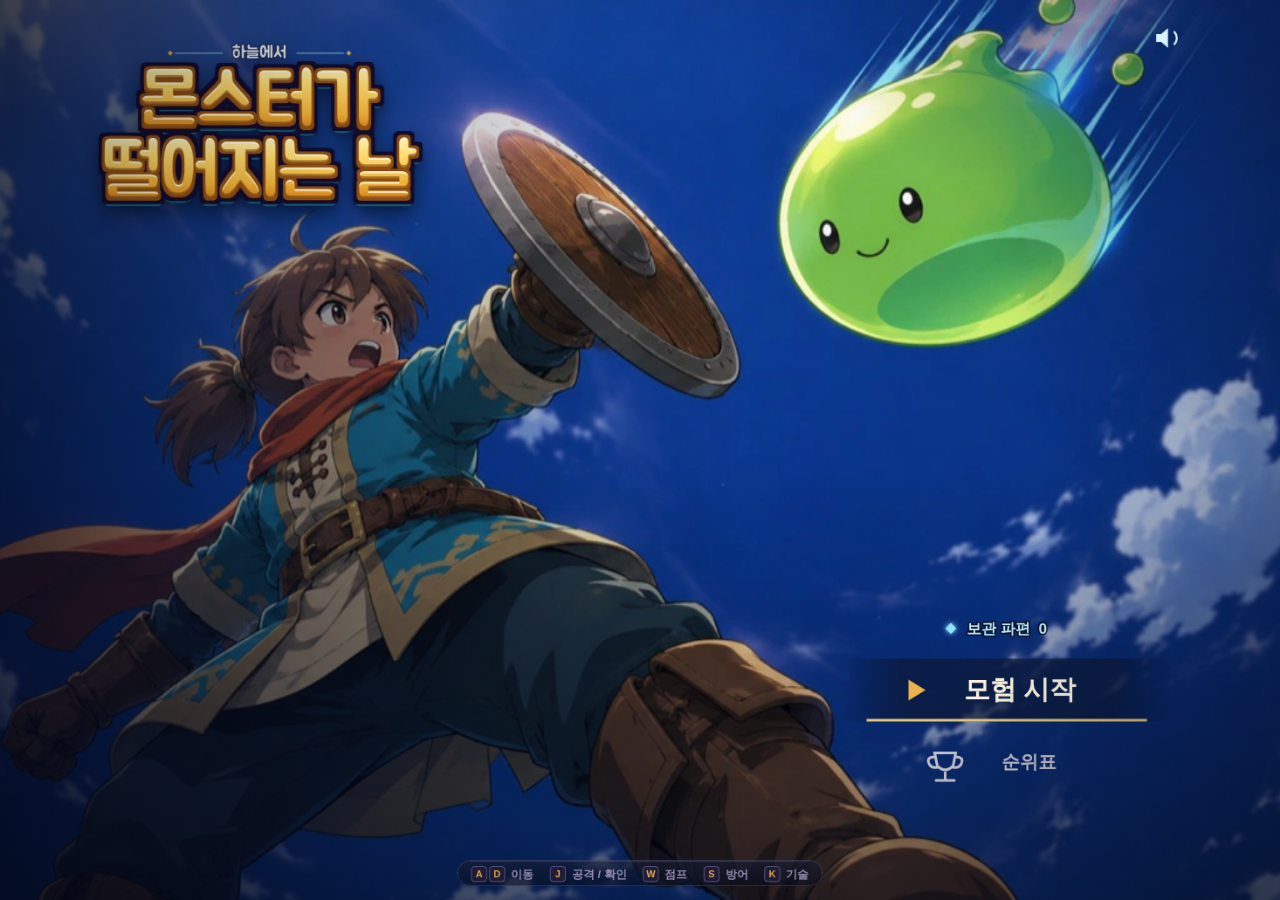
==== index.html @ 92d4a173 "Add remaining runtime files so Vercel can redirect complete assets." ====
<!doctype html>
<html lang="ko">
  <head>
    <meta charset="utf-8">
    <meta name="viewport" content="width=device-width, initial-scale=1, maximum-scale=1, user-scalable=no, viewport-fit=cover">
    <title>하늘에서 몬스터가 떨어지는 날</title>
    <link rel="icon" href="data:,">
    <link rel="stylesheet" href="./styles.css">
  </head>
  <body>
    <main class="shell" aria-label="하늘에서 몬스터가 떨어지는 날">
      <div class="game-column">
        <div class="game-frame">
          <canvas id="game" width="640" height="480" aria-label="game canvas"></canvas>
          <div id="boot-status" class="boot-status" aria-live="polite">
            <div class="boot-mark" aria-hidden="true"><span></span><span></span><span></span></div>
            <p id="boot-title">밤하늘을 여는 중</p>
            <div class="boot-progress" aria-hidden="true"><span id="boot-progress-fill"></span></div>
            <small id="boot-detail">모험을 준비하고 있습니다</small>
            <button id="boot-retry" type="button" hidden>다시 시도</button>
          </div>
          <div class="file-open-notice" aria-live="polite">
            <div class="file-open-panel">
              <h1>서버로 열어야 합니다</h1>
              <p>이 화면은 여러 게임 파일을 불러오는 구조라 HTML 파일을 직접 열면 브라우저가 실행 파일을 차단합니다.</p>
              <a href="http://127.0.0.1:5188/">http://127.0.0.1:5188/</a>
            </div>
          </div>
          <!-- 터치 컨트롤은 전투 화면 위에 겹쳐 게임 비율을 보존한다. -->
          <div id="touch" hidden>
            <div class="tc-zone tc-left" aria-label="이동 조작">
              <button class="tc-btn tc-jump" data-act="jump" aria-label="점프">
                <span class="tc-atlas tc-atlas-jump" aria-hidden="true"></span><span>점프</span>
              </button>
              <button class="tc-btn tc-dir" data-act="left" aria-label="왼쪽 이동">
                <span class="tc-symbol" aria-hidden="true">‹</span>
              </button>
              <button class="tc-btn tc-dir" data-act="right" aria-label="오른쪽 이동">
                <span class="tc-symbol" aria-hidden="true">›</span>
              </button>
            </div>
            <div class="tc-zone tc-right" aria-label="전투 조작">
              <button class="tc-btn tc-guard" data-act="guard" aria-label="방어">
                <span class="tc-atlas tc-atlas-guard" aria-hidden="true"></span><span>방어</span>
              </button>
              <button class="tc-btn tc-skill" data-act="skill" aria-label="기술">
                <span class="tc-atlas tc-atlas-skill" aria-hidden="true"></span><span>기술</span>
              </button>
              <button class="tc-btn tc-attack" data-act="slash" aria-label="공격 및 확인">
                <span class="tc-atlas tc-atlas-attack" aria-hidden="true"></span><span>공격</span>
              </button>
              <button class="tc-btn tc-aux" data-act="aux" aria-label="리롤권 사용">
                <span class="tc-symbol tc-more-symbol" aria-hidden="true">↻</span>
              </button>
            </div>
          </div>
        </div>
      </div>
    </main>

    <!-- 순위 등록 이름 입력 -->
    <div id="name-overlay" hidden>
      <div class="name-panel">
        <h2>순위 등록</h2>
        <p>이름을 입력하세요 (최대 8자)</p>
        <input id="name-field" type="text" maxlength="8" autocomplete="off" placeholder="무명">
        <button id="name-submit">기록하기</button>
      </div>
    </div>

    <script>
      // Keep recovery outside the module graph: it must still work when
      // main.js or one of its imports never finishes loading.
      document.querySelector("#boot-retry")?.addEventListener("click", () => location.reload());
      if (location.protocol === "file:") {
        document.body.classList.add("file-open-mode");
      } else {
        const script = document.createElement("script");
        script.type = "module";
        script.src = "./src/main.js";
        script.onerror = () => {
          const status = document.querySelector("#boot-status");
          const title = document.querySelector("#boot-title");
          const detail = document.querySelector("#boot-detail");
          const retry = document.querySelector("#boot-retry");
          status?.classList.add("failed");
          if (title) title.textContent = "게임을 불러오지 못했습니다";
          if (detail) detail.textContent = "연결을 확인한 뒤 다시 시도해주세요";
          if (retry) retry.hidden = false;
        };
        document.body.appendChild(script);
      }
    </script>
  </body>
</html>
---- styles.css ----
:root {
  color-scheme: dark;
  --ink: #0a0718;
  --gold: #e8b34b;
  --gold-dim: rgba(232, 179, 75, 0.35);
  --text: #ece6f4;
  --muted: #9a92b8;
}

* {
  box-sizing: border-box;
}

html,
body {
  margin: 0;
  width: 100%;
  min-height: 100%;
  overflow: hidden;
}

body {
  background: #050b18;
  color: var(--text);
  font-family:
    "Apple SD Gothic Neo",
    "Noto Sans KR",
    "Malgun Gothic",
    ui-sans-serif,
    system-ui,
    sans-serif;
  touch-action: manipulation;
}

.shell {
  width: 100vw;
  height: 100vh;
  height: 100dvh;
  display: flex;
  align-items: stretch;
  justify-content: center;
  padding: env(safe-area-inset-top) env(safe-area-inset-right) env(safe-area-inset-bottom) env(safe-area-inset-left);
}

.game-column {
  width: 100%;
  height: 100%;
  min-height: 0;
  display: flex;
  flex-direction: column;
}

.game-frame {
  position: relative;
  flex: 1 1 auto;
  min-height: 0;
  width: 100%;
  background: #05030c;
  border: 0;
  border-radius: 0;
  overflow: hidden;
  box-shadow: none;
}

canvas {
  position: absolute;
  top: 0;
  left: 50%;
  transform: translateX(-50%);
  display: block;
}

.boot-status {
  position: absolute;
  z-index: 20;
  inset: 0;
  display: flex;
  flex-direction: column;
  align-items: center;
  justify-content: center;
  gap: 12px;
  background: #071329;
  color: var(--text);
  transition: opacity 220ms ease, visibility 220ms ease;
}

.boot-status.ready {
  opacity: 0;
  visibility: hidden;
  pointer-events: none;
}

.boot-mark {
  display: flex;
  align-items: end;
  gap: 7px;
  height: 34px;
}

.boot-mark span {
  width: 5px;
  height: 18px;
  border-radius: 4px;
  background: var(--gold);
  box-shadow: 0 0 14px rgba(232, 179, 75, 0.48);
  animation: boot-wave 0.9s ease-in-out infinite alternate;
}

.boot-mark span:nth-child(2) {
  height: 30px;
  animation-delay: -0.3s;
}

.boot-mark span:nth-child(3) {
  height: 23px;
  animation-delay: -0.6s;
}

@keyframes boot-wave {
  from { transform: translateY(4px); opacity: 0.42; }
  to { transform: translateY(-4px); opacity: 1; }
}

.boot-status p {
  margin: 0;
  color: #fff2c8;
  font-family: "Nanum Myeongjo", "AppleMyungjo", "Noto Serif KR", serif;
  font-size: clamp(18px, 4vw, 25px);
  font-weight: 800;
}

.boot-progress {
  width: min(220px, 58vw);
  height: 2px;
  overflow: hidden;
  background: rgba(236, 230, 244, 0.16);
}

.boot-progress span {
  display: block;
  width: 0;
  height: 100%;
  background: linear-gradient(90deg, #8fd0ff, var(--gold));
  box-shadow: 0 0 10px rgba(143, 208, 255, 0.55);
  transition: width 180ms ease;
}

.boot-status small {
  min-height: 18px;
  color: var(--muted);
  font-size: 12px;
}

.boot-status.failed .boot-mark,
.boot-status.failed .boot-progress {
  display: none;
}

.boot-status button {
  min-width: 140px;
  min-height: 44px;
  border: 1px solid rgba(232, 179, 75, 0.72);
  border-radius: 6px;
  background: rgba(12, 18, 39, 0.9);
  color: #fff2c8;
  font: inherit;
  font-weight: 800;
  cursor: pointer;
}

.file-open-notice {
  position: absolute;
  inset: 0;
  display: none;
  align-items: center;
  justify-content: center;
  padding: 24px;
  background:
    radial-gradient(620px 420px at 50% 20%, rgba(54, 41, 95, 0.35), rgba(5, 3, 12, 0.96) 70%),
    rgba(5, 3, 12, 0.96);
}

.file-open-mode .file-open-notice {
  display: flex;
}

.file-open-panel {
  width: min(440px, 100%);
  border: 1px solid rgba(232, 179, 75, 0.45);
  border-radius: 8px;
  padding: 28px 26px;
  background: rgba(12, 9, 26, 0.86);
  text-align: center;
  box-shadow: 0 20px 80px rgba(0, 0, 0, 0.45);
}

.file-open-panel h1 {
  margin: 0 0 12px;
  color: var(--gold);
  font-family: "Nanum Myeongjo", "AppleMyungjo", "Noto Serif KR", serif;
  font-size: 24px;
  letter-spacing: 0.08em;
}

.file-open-panel p {
  margin: 0 0 18px;
  color: var(--text);
  font-size: 14px;
  line-height: 1.65;
}

.file-open-panel a {
  color: #8fd0ff;
  font-size: 14px;
  font-weight: 800;
  text-decoration: none;
}

/* ---------- 터치 컨트롤 ---------- */

#touch {
  position: absolute;
  z-index: 8;
  inset: auto 0 0 0;
  height: 128px;
  display: flex;
  justify-content: space-between;
  align-items: end;
  padding: 0 10px 10px;
  background: linear-gradient(180deg, rgba(5, 11, 24, 0), rgba(5, 11, 24, 0.52) 35%, rgba(5, 11, 24, 0.94));
  pointer-events: none;
  user-select: none;
  -webkit-user-select: none;
}

#touch[hidden] {
  display: none;
}

body:not([data-game-scene="run"]) #touch {
  display: none;
}

body[data-game-paused="true"] #touch {
  opacity: 0;
  pointer-events: none;
}

body[data-game-paused="true"] #touch .tc-zone,
body[data-game-paused="true"] #touch .tc-btn {
  pointer-events: none;
}

.tc-zone {
  position: relative;
  display: flex;
  align-items: end;
  pointer-events: auto;
}

.tc-right {
  width: 120px;
  height: 118px;
}

.tc-btn {
  position: relative;
  border: none;
  padding: 0;
  background: radial-gradient(circle at 38% 28%, rgba(65, 86, 124, 0.86), rgba(10, 17, 39, 0.94) 66%);
  border: 1px solid rgba(231, 194, 105, 0.55);
  border-radius: 50%;
  width: 56px;
  height: 56px;
  display: flex;
  align-items: center;
  justify-content: center;
  flex-direction: column;
  color: #f7f3e9;
  font-weight: 800;
  font-size: 11px;
  touch-action: none;
  -webkit-tap-highlight-color: transparent;
  box-shadow:
    inset 0 0 0 3px rgba(8, 15, 36, 0.74),
    inset 0 1px 0 rgba(255, 255, 255, 0.2),
    0 5px 18px rgba(2, 5, 16, 0.42),
    0 0 12px rgba(93, 192, 215, 0.12);
  backdrop-filter: blur(5px);
}

.tc-btn::after {
  content: "";
  position: absolute;
  inset: 4px;
  border: 1px solid rgba(238, 210, 145, 0.22);
  border-radius: 50%;
  pointer-events: none;
}

.tc-btn img {
  width: 30px;
  height: 30px;
  image-rendering: auto;
  opacity: 0.9;
  pointer-events: none;
}

.tc-btn .tc-ico {
  width: 22px;
  height: 22px;
}

.tc-btn span {
  pointer-events: none;
  line-height: 1;
  margin-top: 1px;
}

.tc-btn .tc-atlas {
  flex: 0 0 auto;
  display: block;
  margin: -1px 0 0;
  background-image: url("./assets/img/ui_icon_atlas_v1.webp");
  background-repeat: no-repeat;
  background-size: 132px 132px;
  filter: drop-shadow(0 2px 2px rgba(2, 5, 16, 0.72));
  pointer-events: none;
}

.tc-atlas-guard {
  width: 29px;
  height: 29px;
  background-position: -35.2px -2.1px;
}

.tc-atlas-skill {
  width: 24px;
  height: 29px;
  background-position: -103.5px -35.1px;
}

.tc-atlas-jump {
  width: 29px;
  height: 29px;
  background-position: -101.4px -101.1px;
  transform: rotate(180deg);
}

.tc-atlas-attack {
  width: 28px;
  height: 29px;
  background-position: -2.6px -35.1px;
}

.tc-dir {
  width: 60px;
  height: 60px;
  background: radial-gradient(circle at 38% 28%, rgba(46, 64, 96, 0.78), rgba(7, 12, 29, 0.9) 68%);
  border-color: rgba(205, 225, 255, 0.38);
}

.tc-left {
  gap: 6px;
  height: 118px;
}

.tc-symbol {
  font-family: ui-sans-serif, system-ui, sans-serif;
  font-size: 40px;
  font-weight: 500;
  line-height: 1;
  margin: -3px 0 0;
}

.tc-attack {
  position: absolute;
  right: 0;
  bottom: 0;
  width: 64px;
  height: 64px;
  background: radial-gradient(circle at 38% 28%, rgba(212, 94, 61, 0.94), rgba(103, 27, 33, 0.98) 70%);
  border-color: rgba(255, 210, 135, 0.9);
}

.tc-jump {
  position: absolute;
  left: calc(50% - 24px);
  bottom: 70px;
  width: 48px;
  height: 48px;
  background: radial-gradient(circle at 38% 28%, rgba(192, 141, 46, 0.92), rgba(92, 60, 20, 0.97) 70%);
  border-color: rgba(255, 222, 145, 0.86);
}

.tc-jump-symbol {
  font-size: 31px;
  height: 22px;
}

.tc-guard {
  position: absolute;
  right: 70px;
  bottom: 0;
  width: 46px;
  height: 46px;
  background: radial-gradient(circle at 38% 28%, rgba(36, 145, 171, 0.91), rgba(13, 64, 88, 0.97) 70%);
  border-color: rgba(130, 229, 255, 0.86);
}

.tc-skill {
  position: absolute;
  right: 62px;
  bottom: 70px;
  width: 48px;
  height: 48px;
  background: radial-gradient(circle at 38% 28%, rgba(60, 137, 194, 0.92), rgba(44, 43, 111, 0.98) 70%);
  border-color: rgba(170, 222, 255, 0.86);
}

.tc-aux {
  position: absolute;
  right: 72px;
  bottom: 66px;
  width: 40px;
  height: 40px;
  color: #b8c2d8;
  background: rgba(7, 12, 29, 0.48);
  opacity: 0;
  pointer-events: none;
}

.tc-more-symbol {
  font-size: 21px;
}

.tc-attack .tc-ico {
  width: 31px;
  height: 31px;
}

.tc-guard .tc-ico,
.tc-skill .tc-ico {
  width: 23px;
  height: 23px;
}

.tc-btn.on {
  filter: brightness(1.35);
  transform: scale(0.92);
  outline: 3px solid rgba(255, 242, 200, 0.9);
  outline-offset: 3px;
}

@media (max-width: 360px) {
  #touch { padding-inline: 8px; }
  .tc-dir { width: 56px; height: 56px; }
}

/* ---------- 이름 입력 오버레이 ---------- */

#name-overlay {
  position: fixed;
  inset: 0;
  background: rgba(3, 2, 8, 0.7);
  display: flex;
  align-items: center;
  justify-content: center;
  z-index: 20;
  padding: 20px;
}

#name-overlay[hidden] {
  display: none;
}

.name-panel {
  width: min(360px, 92vw);
  background: rgba(15, 11, 32, 0.97);
  border: 1px solid var(--gold-dim);
  border-radius: 12px;
  padding: 22px 24px;
  text-align: center;
  box-shadow: 0 12px 60px rgba(0, 0, 0, 0.6);
}

.name-panel h2 {
  margin: 0 0 6px;
  font-family: "Nanum Myeongjo", "AppleMyungjo", "Noto Serif KR", serif;
  font-size: 20px;
  color: var(--gold);
  letter-spacing: 0.2em;
}

.name-panel p {
  margin: 0 0 14px;
  font-size: 12px;
  color: var(--muted);
}

#name-field {
  width: 100%;
  padding: 10px 12px;
  font-size: 16px;
  text-align: center;
  color: var(--text);
  background: rgba(8, 6, 20, 0.9);
  border: 1px solid rgba(180, 170, 220, 0.35);
  border-radius: 8px;
  outline: none;
  margin-bottom: 12px;
}

#name-field:focus {
  border-color: var(--gold);
}

#name-submit {
  width: 100%;
  padding: 10px 0;
  font-size: 14px;
  font-weight: 800;
  letter-spacing: 0.1em;
  color: var(--ink);
  background: linear-gradient(180deg, #f7e3ae, var(--gold));
  border: none;
  border-radius: 8px;
  cursor: pointer;
}

#name-submit:active {
  transform: translateY(1px);
}
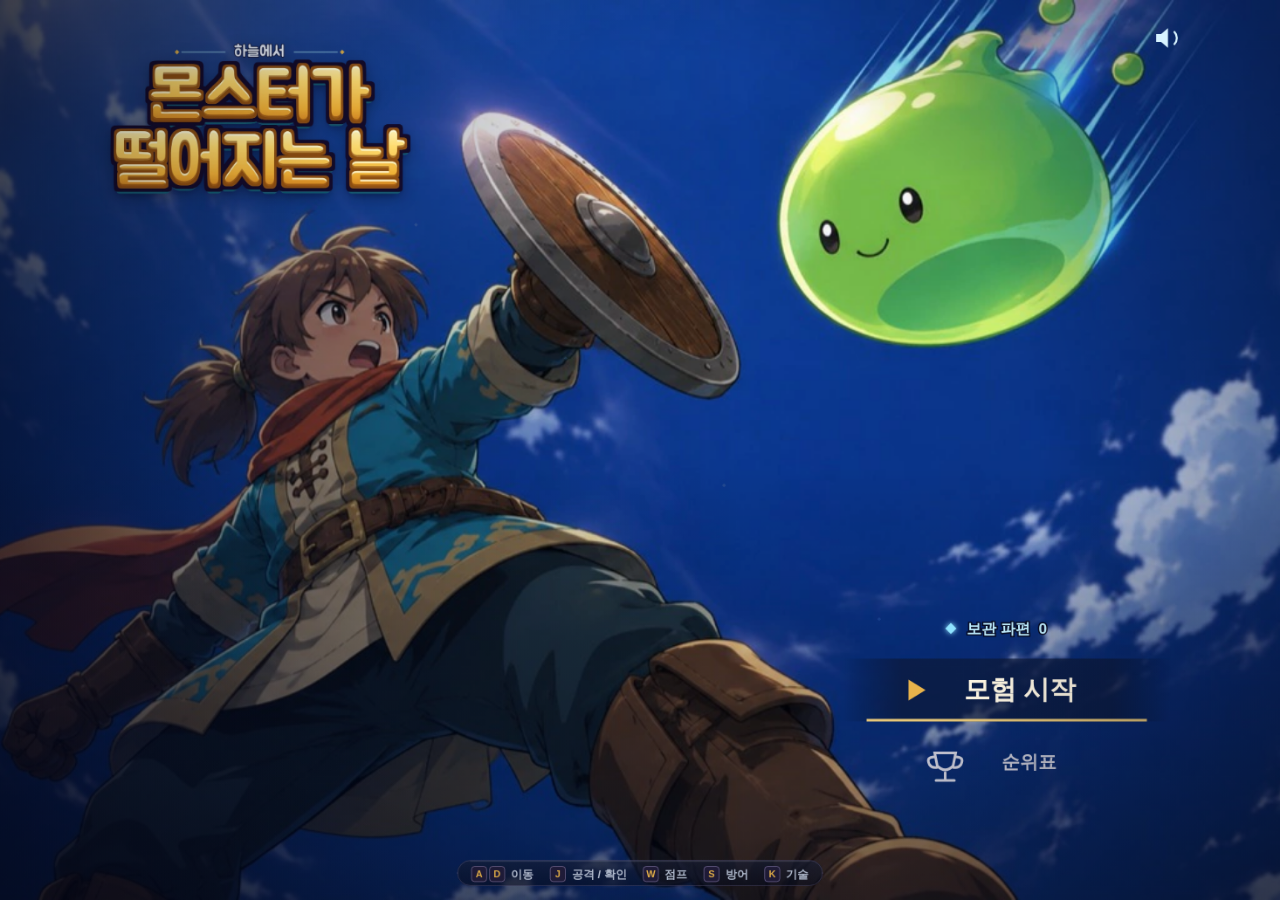
==== commit 067a6ddd: "Publish 2026-09-21 zantenrou UI revision assets. Serve the verified title, preparation, pause, resul" ====
--- a/index.html
+++ b/index.html
@@ -11,7 +11,7 @@
     <main class="shell" aria-label="하늘에서 몬스터가 떨어지는 날">
       <div class="game-column">
         <div class="game-frame">
-          <canvas id="game" width="640" height="480" aria-label="game canvas"></canvas>
+          <canvas id="game" width="640" height="480" tabindex="-1" aria-label="game canvas"></canvas>
           <div id="boot-status" class="boot-status" aria-live="polite">
             <div class="boot-mark" aria-hidden="true"><span></span><span></span><span></span></div>
             <p id="boot-title">밤하늘을 여는 중</p>
@@ -49,7 +49,7 @@
               <button class="tc-btn tc-attack" data-act="slash" aria-label="공격 및 확인">
                 <span class="tc-atlas tc-atlas-attack" aria-hidden="true"></span><span>공격</span>
               </button>
-              <button class="tc-btn tc-aux" data-act="aux" aria-label="리롤권 사용">
+              <button class="tc-btn tc-aux" data-act="aux" aria-label="새로고침 사용">
                 <span class="tc-symbol tc-more-symbol" aria-hidden="true">↻</span>
               </button>
             </div>
@@ -59,12 +59,14 @@
     </main>
 
     <!-- 순위 등록 이름 입력 -->
-    <div id="name-overlay" hidden>
+    <div id="name-overlay" role="dialog" aria-modal="true" aria-labelledby="name-heading" aria-describedby="name-hint" hidden>
       <div class="name-panel">
-        <h2>순위 등록</h2>
-        <p>이름을 입력하세요 (최대 8자)</p>
-        <input id="name-field" type="text" maxlength="8" autocomplete="off" placeholder="무명">
-        <button id="name-submit">기록하기</button>
+        <h2 id="name-heading">순위 등록</h2>
+        <label for="name-field">이름 <span>최대 8자</span></label>
+        <input id="name-field" type="text" maxlength="8" autocomplete="off" enterkeyhint="done" placeholder="무명" aria-describedby="name-hint">
+        <p id="name-hint">비워두면 ‘무명’으로 기록합니다</p>
+        <button id="name-submit" type="button">기록하기</button>
+        <button id="name-cancel" type="button">취소</button>
       </div>
     </div>
 
--- a/styles.css
+++ b/styles.css
@@ -461,13 +461,16 @@
 
 #name-overlay {
   position: fixed;
-  inset: 0;
-  background: rgba(3, 2, 8, 0.7);
+  inset: 0 0 auto;
+  height: 100dvh;
+  background: rgba(3, 9, 22, 0.8);
   display: flex;
   align-items: center;
   justify-content: center;
   z-index: 20;
-  padding: 20px;
+  padding: max(16px, env(safe-area-inset-top)) max(20px, env(safe-area-inset-right)) max(16px, env(safe-area-inset-bottom)) max(20px, env(safe-area-inset-left));
+  overflow-y: auto;
+  overscroll-behavior: contain;
 }
 
 #name-overlay[hidden] {
@@ -476,58 +479,117 @@
 
 .name-panel {
   width: min(360px, 92vw);
-  background: rgba(15, 11, 32, 0.97);
-  border: 1px solid var(--gold-dim);
-  border-radius: 12px;
-  padding: 22px 24px;
+  max-height: 100%;
+  overflow-y: auto;
+  background: linear-gradient(180deg, #14233b, #0a1428);
+  border-top: 1px solid var(--gold-dim);
+  border-bottom: 1px solid rgba(232, 179, 75, 0.14);
+  padding: 28px 24px 18px;
   text-align: center;
   box-shadow: 0 12px 60px rgba(0, 0, 0, 0.6);
 }
 
 .name-panel h2 {
-  margin: 0 0 6px;
+  margin: 0 0 24px;
   font-family: "Nanum Myeongjo", "AppleMyungjo", "Noto Serif KR", serif;
-  font-size: 20px;
-  color: var(--gold);
-  letter-spacing: 0.2em;
+  font-size: 24px;
+  color: #fff2c8;
+  letter-spacing: 0.08em;
 }
 
 .name-panel p {
-  margin: 0 0 14px;
+  margin: 10px 0 20px;
+  font-size: 13px;
+  color: #b5bdd0;
+  line-height: 1.5;
+}
+
+.name-panel label {
+  display: flex;
+  justify-content: space-between;
+  margin-bottom: 9px;
+  color: #eee9de;
+  font-size: 14px;
+}
+
+.name-panel label span {
+  color: #b5bdd0;
   font-size: 12px;
-  color: var(--muted);
 }
 
 #name-field {
   width: 100%;
-  padding: 10px 12px;
+  min-height: 48px;
+  padding: 12px;
   font-size: 16px;
   text-align: center;
   color: var(--text);
-  background: rgba(8, 6, 20, 0.9);
-  border: 1px solid rgba(180, 170, 220, 0.35);
-  border-radius: 8px;
+  background: rgba(5, 12, 27, 0.72);
+  border: 1px solid rgba(180, 194, 220, 0.35);
+  border-radius: 4px;
   outline: none;
-  margin-bottom: 12px;
+  margin: 0;
 }
 
 #name-field:focus {
   border-color: var(--gold);
 }
 
-#name-submit {
+#name-submit,
+#name-cancel {
+  position: relative;
   width: 100%;
-  padding: 10px 0;
-  font-size: 14px;
+  min-height: 48px;
+  padding: 12px 0;
+  font: inherit;
+  font-size: 17px;
   font-weight: 800;
-  letter-spacing: 0.1em;
-  color: var(--ink);
-  background: linear-gradient(180deg, #f7e3ae, var(--gold));
+  letter-spacing: 0.06em;
+  color: #fff2c8;
+  background: linear-gradient(90deg, transparent, rgba(12, 24, 54, 0.68) 18%, rgba(12, 24, 54, 0.68) 82%, transparent);
   border: none;
-  border-radius: 8px;
   cursor: pointer;
-}
-
-#name-submit:active {
+  touch-action: manipulation;
+  -webkit-tap-highlight-color: transparent;
+}
+
+#name-submit::after,
+#name-cancel::after {
+  content: "";
+  position: absolute;
+  left: 12%;
+  right: 12%;
+  bottom: 2px;
+  height: 2px;
+  background: linear-gradient(90deg, transparent, #e8b34b 25%, #e8b34b 75%, transparent);
+}
+
+#name-cancel {
+  margin-top: 7px;
+  color: #bac4d6;
+  font-size: 15px;
+  font-weight: 600;
+  background: none;
+}
+
+#name-cancel::after {
+  opacity: 0.24;
+  height: 1px;
+}
+
+#name-submit:hover,
+#name-cancel:hover {
+  color: #fff7de;
+  filter: brightness(1.15);
+}
+
+#name-submit:focus-visible,
+#name-cancel:focus-visible {
+  outline: 2px solid #e8b34b;
+  outline-offset: 2px;
+}
+
+#name-submit:active,
+#name-cancel:active {
   transform: translateY(1px);
 }
